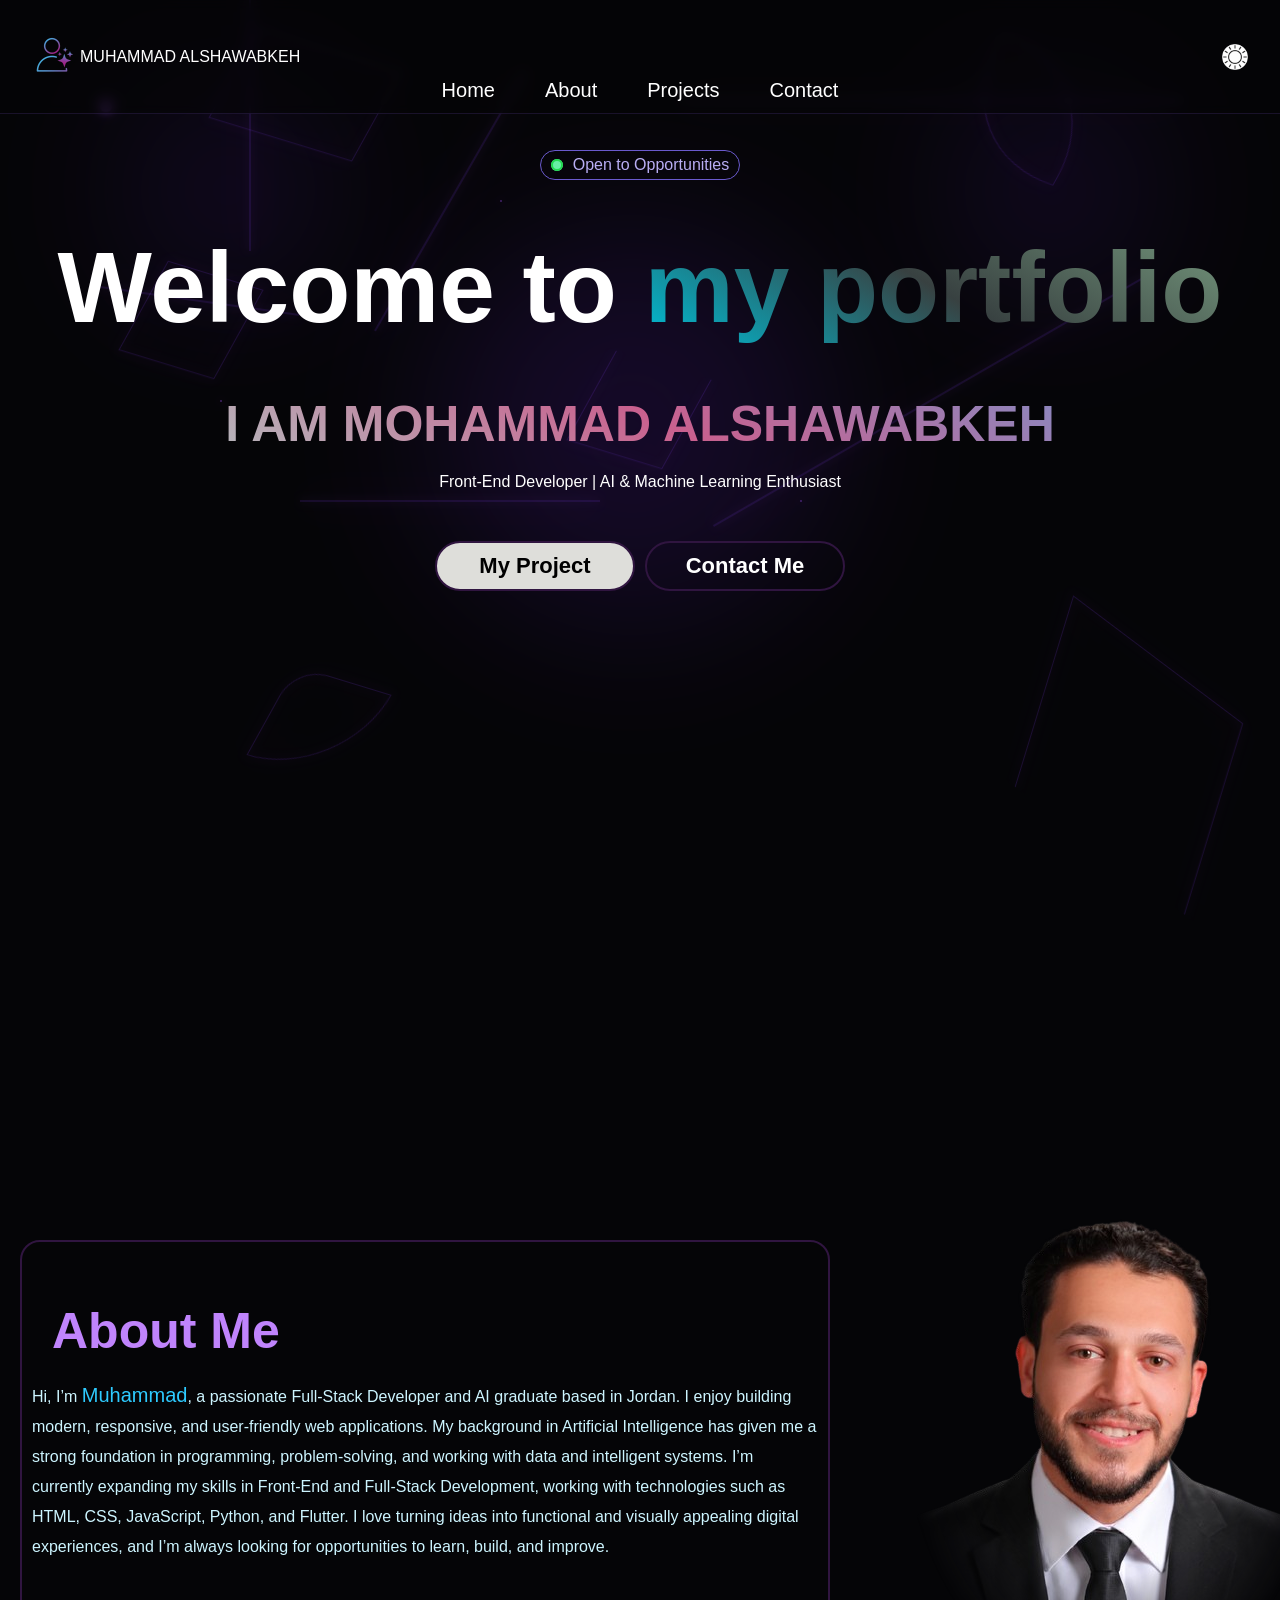
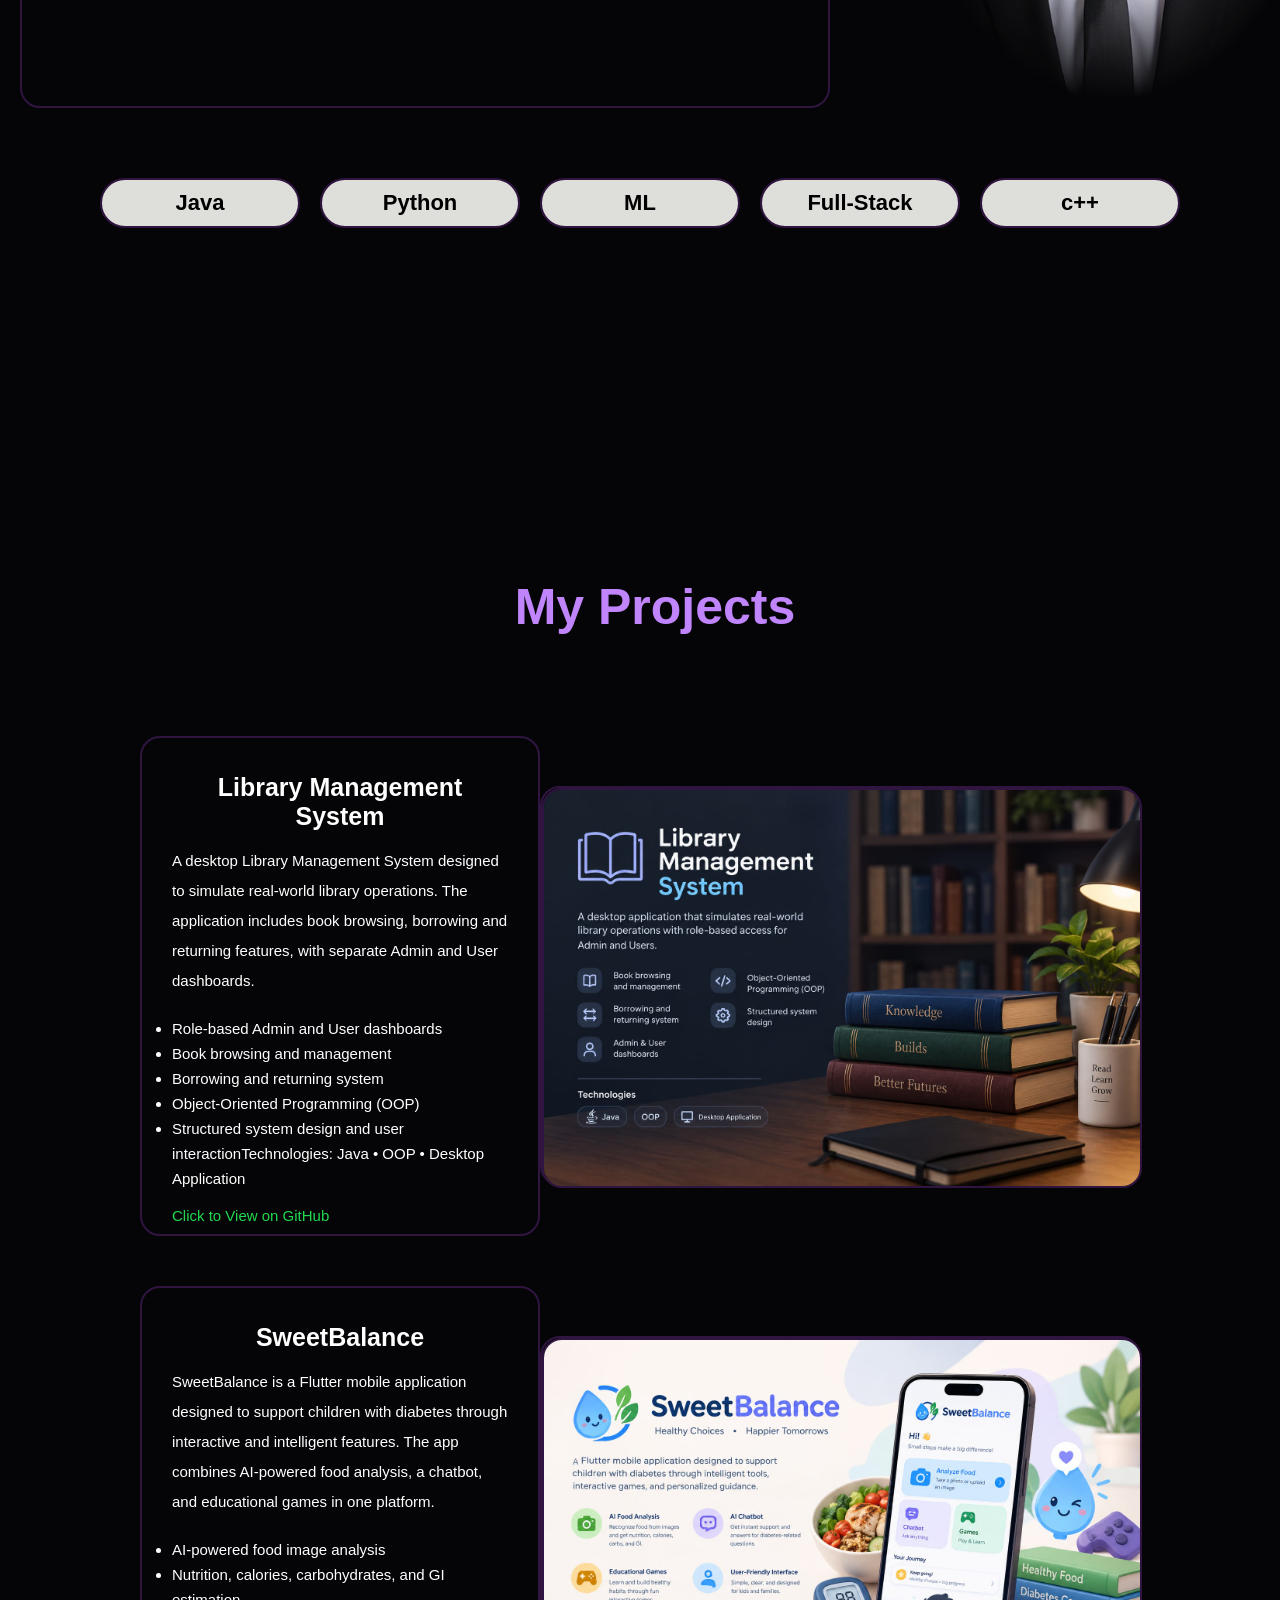
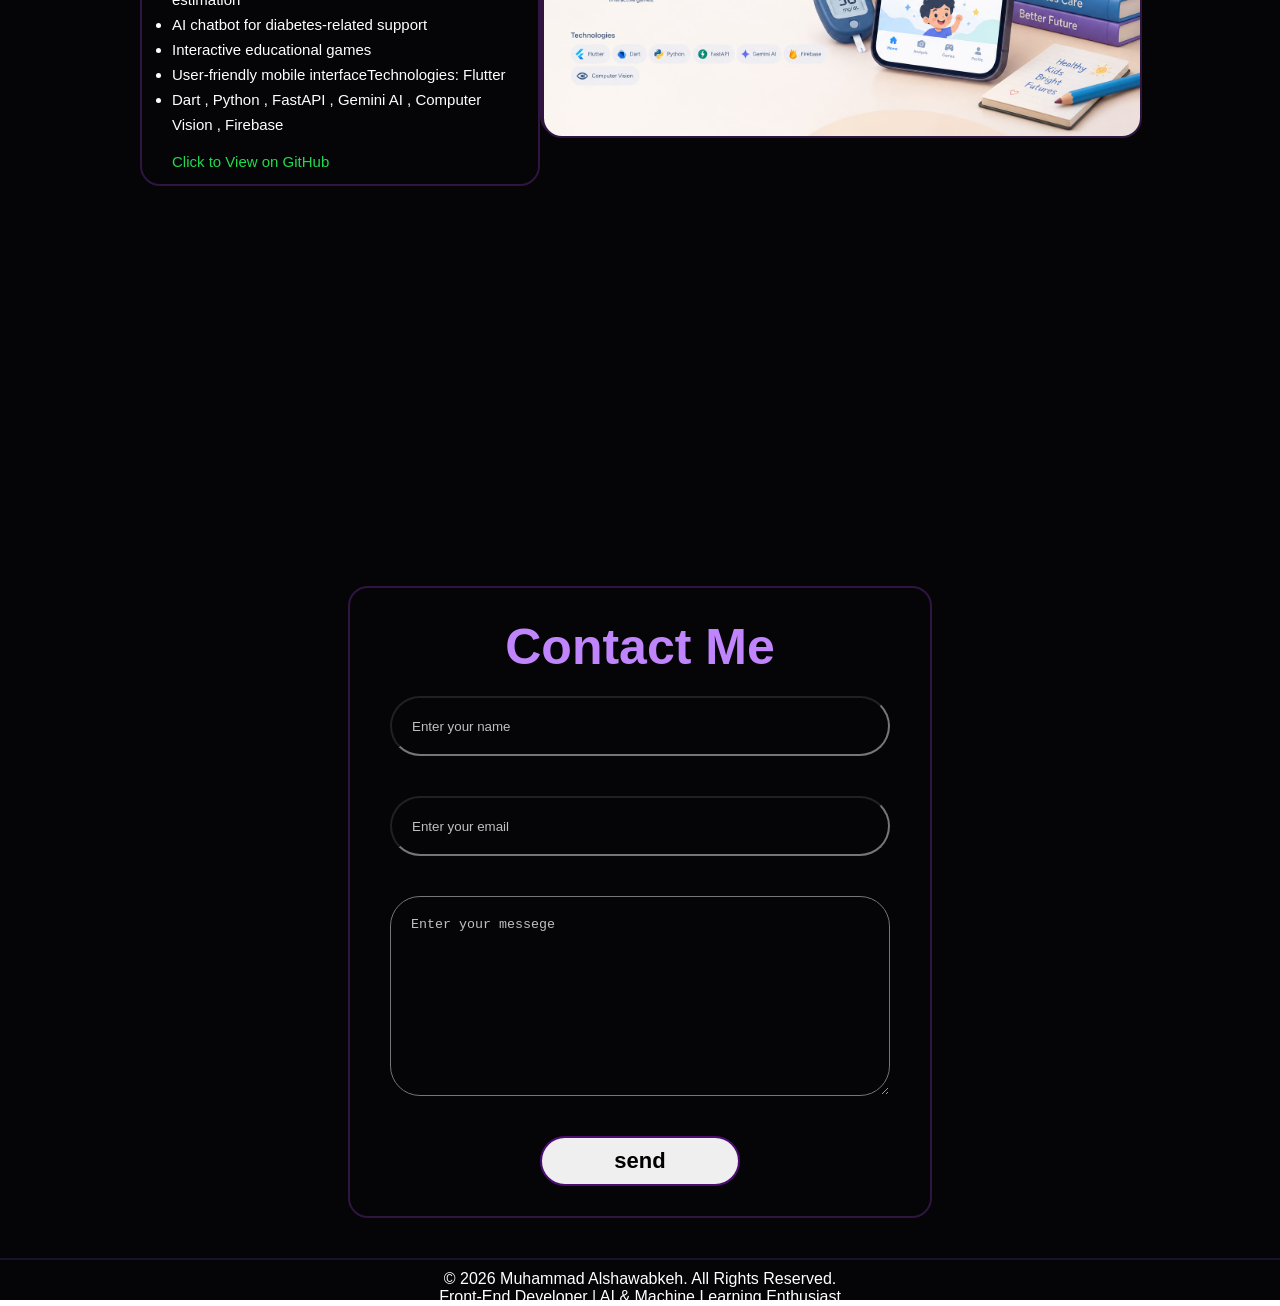
==== index.html @ 467bd086 "Initial commit" ====
<!DOCTYPE html>
<html lang="en">

<head>
    <meta charset="UTF-8">
    <meta name="viewport" content="width=device-width, initial-scale=1.0">
    <title>Document</title>
    <link rel="stylesheet" href="style.css">
</head>

<body>
    <div class="background">
        <div class="light light1"></div>
        <div class="light light2"></div>
        <div class="light light3"></div>

        <div class="shape shape1"></div>
        <div class="shape shape2"></div>
        <div class="shape shape3"></div>
        <div class="shape shape4"></div>
        <div class="shape shape5"></div>
        <div class="shape shape6"></div>

        <div class="dot dot1"></div>
        <div class="dot dot2"></div>
        <div class="dot dot3"></div>
        <div class="dot dot4"></div>
        <div class="dot dot5"></div>

        <div class="line line1"></div>
        <div class="line line2"></div>
        <div class="line line3"></div>
        <div class="line line4"></div>
        <div class="line line5"></div>
        <div class="line line6"></div>

    </div>

    <header>
        <div class="name">
            <img src="images/accicon.png" alt="">
            <p>MUHAMMAD ALSHAWABKEH</p>
        </div>
        <nav>
            <ul>
                <li><a href="#hero">Home</a></li>
                <li><a href="#about">About</a></li>
                <li><a href="#projects">Projects</a></li>
                <li><a href="#contact">Contact</a></li>
            </ul>
        </nav>

        <div class="mood">
            <img src="images/dark.png" alt="" class="imgMood">
            <img src="images/light.png" alt="" class="imgMood">
        </div>
    </header>
    <main>
        <section class="hero" id="hero">
            <div class="status">
                <div class="pulse"></div>
                <p class="statusP">Open to Opportunities</p>
            </div>
            <div class="heroAnemation">
                <h1>Welcome to <span>my portfolio</span></h1>
                <h2>I AM MOHAMMAD ALSHAWABKEH</h2>
                <p>Front-End Developer | AI & Machine Learning Enthusiast</p>
                <div class="heroBtns">
                    <a href="#projects" class="btn projectBtn">My Project</a>
                    <a href="#contact" class="btn contactBtn">Contact Me</a>
                </div>
            </div>
        </section>
        <section id="about" class="about">
            <div class="aboutCont">
                <article class="aboutMe">
                    <h2>About Me</h2>
                    <p>
                        Hi, I’m <span>Muhammad</span>, a passionate Full-Stack Developer and AI graduate based in
                        Jordan.

                        I enjoy building modern, responsive, and user-friendly web applications. My background in
                        Artificial
                        Intelligence has given me a strong foundation in programming, problem-solving, and working with
                        data
                        and
                        intelligent systems.

                        I’m currently expanding my skills in Front-End and Full-Stack Development, working with
                        technologies
                        such as HTML, CSS, JavaScript, Python, and Flutter.

                        I love turning ideas into functional and visually appealing digital experiences, and I’m always
                        looking
                        for opportunities to learn, build, and improve.</p>
                </article>
                <article class="myPhoto">
                    <img src="images/me.png" alt="">
                </article>
            </div>
            <article class="skills">
                <div class="skill">Java</div>
                <div class="skill">Python</div>
                <div class="skill">ML</div>
                <div class="skill">Full-Stack</div>
                <div class="skill">c++</div>
            </article>


        </section>

        <section class="project" id="projects">
            <h2>My Projects</h2>
            <article class="projectcards">
                <a href="https://github.com/muhammadzx/Library_System_In_Java" class="aproject">
                    <div class="card">
                        <h3 class="projectHead">Library Management System</h3>
                        <p class="projectDescription">
                            A desktop Library Management System designed to simulate real-world library operations. The
                            application includes book browsing, borrowing and returning features, with separate Admin
                            and User dashboards.
                        </p>
                        <ul class="projectFeatures">
                            <li>Role-based Admin and User dashboards</li>
                            <li>Book browsing and management</li>
                            <li>Borrowing and returning system</li>
                            <li>Object-Oriented Programming (OOP)</li>
                            <li>Structured system design and user interactionTechnologies: Java • OOP • Desktop
                                Application</li>
                        </ul>
                        <p class="githup">Click to View on GitHub</p>
                    </div>
                    <div class="imgProjecDiv"><img src="images/library.jpeg" alt="" class="projectimg"></div>
                </a>

                <a href="https://github.com/muhammadzx/SweetBalance" class="aproject">
                    <div class="card">
                        <h3 class="projectHead">SweetBalance</h3>
                        <p class="projectDescription">
                            SweetBalance is a Flutter mobile application designed to support children with diabetes
                            through interactive and intelligent features. The app combines AI-powered food analysis, a
                            chatbot, and educational games in one platform.
                        </p>
                        <ul class="projectFeatures">
                            <li>AI-powered food image analysis</li>
                            <li>Nutrition, calories, carbohydrates, and GI estimation</li>
                            <li>AI chatbot for diabetes-related support</li>
                            <li>Interactive educational games</li>
                            <li>User-friendly mobile interfaceTechnologies: Flutter</li>
                            <li>Dart , Python , FastAPI , Gemini AI , Computer Vision , Firebase</li>
                        </ul>
                        <p class="githup">Click to View on GitHub</p>
                    </div>
                    <div class="imgProjecDiv"><img src="images/sweetPalance.jpeg" alt="" class="projectimg"></div>
                </a>
            </article>
        </section>
        <section class="contact" id="contact">

            <article>
                <form action="">
                    <div class="form">
                        <h2>Contact Me</h2>

                        <input type="text" placeholder="Enter your name">
                        <input type="email" placeholder="Enter your email">
                        <textarea name="" id="" placeholder="Enter your messege"></textarea>
                        <button type="submit" class="btn">send</button>
                    </div>
                </form>
            </article>
        </section>
    </main>
    <footer>
        <p>© 2026 Muhammad Alshawabkeh. All Rights Reserved.</p>
        <p>Front-End Developer | AI & Machine Learning Enthusiast</p>
    </footer>
</body>

</html>
---- style.css ----
:root {
    /* ===================== Colors ===================== */

    --main-text-color: #ffff;
    --dark-text-color: #000000;
    --page-background-color: #050507;
    --background-light-color: #5b21b6;
    --primary-glow-color: #a855f7;
    --section-heading-color: #c084fc;
    --decorative-border-color: rgba(124, 58, 237, 0.35);
    --header-border-color: rgba(139, 92, 246, 0.15);
    --content-border-color: rgb(48, 21, 64);
    --button-border-color: rgb(78, 13, 116);
    --navigation-border-color: rgb(48, 49, 87);
    --primary-cyan-color: #00bcd4;
    --light-cyan-color: #cdf5ff;
    --cyan-highlight-color: hsl(195, 100%, 59%);
    --status-active-color: #67eea4;
    --status-border-color: #21d94f;

    --light-button-color: rgb(222, 222, 218);
    --dark-hover-background-color: #384141;
    --secondary-text-color: #777383;

    --status-text-color: #b9aef4;
    --hero-green-gradient-color: #74967c;
    --hero-gray-gradient-color: #b4bcbe;
    --hero-pink-gradient-color: #c9608e;
    --hero-blue-gradient-color: #7f8fc8;

    --transparent-input-background-color: rgba(255, 255, 255, 0);
    --input-placeholder-color: #ffffffbe;
    --navigation-gradient-color: #6a5acd;
    --header-transparent-shadow-color: rgba(63, 44, 81, 0.5);

    /* ===================== Spacing ===================== */

    --border-spacing: 1px;
    --strong-border-spacing: 2px;
    --tight-content-spacing: 5px;
    --small-content-spacing: 10px;
    --icon-content-spacing: 12px;
    --content-spacing: 20px;
    --container-spacing: 30px;
    --section-content-spacing: 50px;
    --columns-spacing: 70px;
    --large-content-spacing: 100px;
    --about-content-spacing: 120px;
    --hero-content-spacing: 150px;
    --section-offset-spacing: 200px;
    --line-offset-spacing: 300px;
    --contact-offset-spacing: 400px;

    /* ===================== Sizes ===================== */
    --button-width: 200px;
    --light-large-size: 400px;
    --content-width: 500px;
    --project-width: 600px;
    --profile-image-width: 360px;
    /* ===================== Effects ===================== */
    --purple-glow-shadow:
        0 0 30px var(--primary-glow-color),
        0 0 18px rgba(168, 85, 247, 0.5);

    --small-purple-glow-shadow:
        0 0 8px var(--primary-glow-color),
        0 0 18px rgba(168, 85, 247, 0.5);

    --mood-glow-shadow:
        0 0 30px var(#563d6b),
        0 0 12px rgba(85, 44, 123, 0.5);

    --header-text-glow:
        0 0 15px var(#65378b),
        0 0 5px var(#8484f0),
        0 0 15px var(--header-transparent-shadow-color);
}


* {
    box-sizing: border-box;
    margin: 0;
    padding: 0;
    text-decoration: none;
    scroll-behavior: smooth;
    color: var(--main-text-color);

}

body {
    font-family: Arial, sans-serif;

}

main,
header {
    position: relative;

}

section {
    height: auto;
    animation: reveal 0.2s linear both;
    animation-timeline: view();
    animation-range: entry 0% cover 50%;
}

.background {
    position: fixed;
    width: 100%;
    height: 500vh;
    background-color: var(--page-background-color);
    inset: 0;
    overflow: hidden;
    z-index: -1;
}

.light {
    position: absolute;
    border-radius: 50%;
    filter: blur(80px);
    opacity: 0.18;
    animation: lightcycle 7s infinite alternate-reverse;

}

.light1 {
    width: var(--light-large-size);
    height: var(--light-large-size);
    background-color: var(--background-light-color);
    top: 5%;
    right: 35%;

}

.light2 {
    width: var(--button-width);
    height: var(--button-width);
    background-color: var(--background-light-color);
    top: 2%;
    left: 10%;
    animation-delay: 3s
}

.light3 {
    width: var(--button-width);
    height: var(--button-width);
    background-color: var(--background-light-color);
    top: 2%;
    right: 10%;
    animation-delay: 5s
}

.shape {
    opacity: 0.5;
    position: absolute;
    border: var(--border-spacing) solid var(--decorative-border-color);
    animation: shape 12s infinite alternate;
    filter: drop-shadow(0 0 5px var(--primary-glow-color)) drop-shadow(0 0 20px var(--primary-glow-color));

}

.shape1 {
    width: 100px;
    height: 100px;
    transform: rotate(17deg) skewX(-12deg);
    top: 15%;
    left: 21%;
    border-radius: 500px 0 1500px 0;

}

.shape2 {
    width: 120px;
    height: 130px;
    transform: rotate(17deg) skewX(-12deg);
    top: 1%;
    right: 15%;
    border-radius: 0 500px 0 500px;
    animation-delay: -2s;
}

.shape3 {
    width: 150px;
    height: 100px;
    transform: rotate(17deg) skewX(-12deg);
    top: 1%;
    left: 18%;
    animation-delay: -9s;
}

.shape4 {
    width: var(--button-width);
    height: var(--button-width);
    transform: rotate(17deg) skewY(20deg);
    border-bottom: 0;
    bottom: 81%;
    right: 4%;
    animation-delay: -5s;
}

.shape5 {
    width: 100px;
    height: 100px;
    transform: rotate(17deg) skewX(-12deg);
    top: 6%;
    left: 11%;
    animation-delay: -7s;


}

.shape6 {
    width: 100px;
    height: 100px;
    transform: rotate(17deg) skewX(-12deg);
    top: 8%;
    left: 46%;
    border-top: 0;
    animation-delay: -6s;
}

.line {
    opacity: 0.4;
    position: absolute;
    border: var(--border-spacing) solid var(--decorative-border-color);
    filter: drop-shadow(0 0 5px var(--primary-glow-color)) drop-shadow(0 0 20px var(--primary-glow-color));
    animation: lines 10s infinite alternate;
}

.line1 {
    width: var(--line-offset-spacing);
    height: var(--border-spacing);
    top: var(--button-width);
    left: var(--line-offset-spacing);
    transform: rotate(-60deg);

}

.line2 {
    width: var(--line-offset-spacing);
    height: var(--border-spacing);
    top: var(--content-width);
    left: var(--line-offset-spacing);
    animation-delay: -4s;
}

.line3 {
    width: var(--button-width);
    height: var(--border-spacing);
    top: var(--line-offset-spacing);
    left: 100px;
    transform: rotate(8deg);
    animation-delay: -6s;
}

.line4 {
    width: var(--light-large-size);
    height: var(--border-spacing);
    top: var(--section-content-spacing);
    left: var(--section-content-spacing);
    transform: rotate(90deg);
    animation-delay: -8s;
}

.line5 {
    width: var(--content-width);
    height: var(--border-spacing);
    top: var(--light-large-size);
    right: 100px;
    transform: rotate(150deg);
    animation-delay: -10s;
}

.line6 {
    width: var(--content-width);
    height: var(--border-spacing);
    top: 100px;
    right: 100px;
    animation-delay: -11;
}

.dot {
    opacity: 0.4;
    border-radius: 50%;
    position: absolute;
    border: var(--border-spacing) solid var(--decorative-border-color);
    background: var(--primary-glow-color);
    box-shadow: var(--small-purple-glow-shadow);
    animation: dots 10s infinite alternate;
}

.dot1 {
    width: 12px;
    height: 12px;
    top: 100px;
    left: 100px;
}

.dot2 {
    width: var(--small-dot-size);
    height: var(--small-dot-size);
    top: 100px;
    right: 100px;
    animation-delay: -2s;
}

.dot3 {
    width: var(--medium-dot-size);
    height: var(--medium-dot-size);
    top: var(--light-large-size);
    left: 220px;
    animation-delay: -4s;
}

.dot4 {
    width: var(--large-dot-size);
    height: var(--large-dot-size);
    top: var(--button-width);
    left: var(--content-width);
    animation-delay: -6s;
}

.dot5 {
    width: var(--size-10);
    height: var(--size-10);
    top: var(--content-width);
    left: 800px;
    animation-delay: -8s;
}

/* ================header================= */

header {
    position: fixed;
    top: 0;
    left: 0;
    right: 0;
    min-width: 450px;
    display: flex;
    justify-content: space-between;
    align-items: center;
    padding: var(--container-spacing);
    background: rgba(5, 5, 7, 0.65);
    backdrop-filter: blur(6px);
    border-bottom: var(--border-spacing) solid var(--header-border-color);
    z-index: 100;
    color: var(--main-text-color);
}

.name {
    display: flex;
    align-items: center;
}

header p {
    text-shadow: var(--header-text-glow);

}

nav {
    position: absolute;
    left: 50%;
    transform: translateX(-50%);
    bottom: var(--border-spacing);
    padding-bottom: var(--small-content-spacing);

}

nav ul {
    display: flex;
    justify-content: space-between;
    align-items: center;
    gap: var(--section-content-spacing);

}

nav ul li {

    list-style: none;
    font-size: 20px;
    text-shadow: var(--header-text-glow);


}

nav ul li a:hover {
    border-radius: 25px;
    padding: var(--small-content-spacing);
    border-bottom: var(--border-spacing) solid var(--navigation-border-color);
    background: linear-gradient(35deg, var(--navigation-gradient-color), var(--primary-cyan-color));
    -webkit-background-clip: text;
    -webkit-text-fill-color: transparent;
    transition: 0.3s;
}

.mood {
    position: relative;
    width: 30px;
    height: 30px;

}

.imgMood {
    position: absolute;
    width: 100%;
    height: 100%;
    box-shadow: var(--mood-glow-shadow);
    border-radius: 50%;
}


.hero {
    width: 100%;
    height: 100vh;
    padding: var(--hero-content-spacing) var(--container-spacing) 0 var(--container-spacing);

    display: flex;
    flex-direction: column;
    align-items: center;
    text-align: center;

}

.status {
    display: flex;
    width: var(--button-width);
    height: 30px;
    border: var(--border-spacing) solid var(--navigation-gradient-color);
    border-radius: 25px;
    justify-content: center;
    align-items: center;
    gap: var(--small-content-spacing);

}

.pulse {
    width: 12px;
    height: 12px;
    border-radius: 50%;
    background-color: var(--status-active-color);
    animation: pulse 1s infinite;
    position: relative;
    animation: pulse 1s infinite linear;
}

.pulse::after {
    content: "";
    position: absolute;
    inset: 0;
    border-radius: 50%;
    border: var(--strong-border-spacing) solid var(--status-border-color);
    animation: ripple 1s infinite linear;
}

.statusP {
    color: var(--status-text-color);
}

.hero h1 {
    margin-top: var(--section-content-spacing);
    font-size: 100px;
}

.hero h1 span {
    background: linear-gradient(30deg, var(--primary-cyan-color), var(--dark-hover-background-color), var(--hero-green-gradient-color));
    -webkit-background-clip: text;
    -webkit-text-fill-color: transparent;
}

.hero h2 {
    font-size: 50px;
    padding: var(--section-content-spacing) 0 var(--content-spacing) 0;
    background: linear-gradient(30deg, var(--hero-gray-gradient-color), var(--hero-pink-gradient-color), var(--hero-blue-gradient-color));
    -webkit-background-clip: text;
    -webkit-text-fill-color: transparent;
}

.hero>p {
    color: var(--secondary-text-color);
    padding-bottom: var(--section-content-spacing);
}

.heroBtns {
    width: var(--content-width);
    display: flex;
    justify-content: center;
    align-items: center;
    gap: var(--small-content-spacing);
    margin-top: var(--container-spacing);
    flex-wrap: wrap;
}

.btn {
    width: var(--button-width);
    height: 50px;
    font-size: 22px;
    padding: var(--small-content-spacing) 0;
    border-radius: 50px;
    font-weight: bold;
    border: var(--strong-border-spacing) solid var(--content-border-color);
    text-align: center;
    align-content: center;

}

.projectBtn {
    color: var(--dark-text-color);
    background-color: var(--light-button-color);
}

.contactBtn:hover {
    background-color: var(--dark-hover-background-color);
    transform: translateY(-10px);
    transition: 0.3s;


}

.projectBtn:hover {
    box-shadow: var(--purple-glow-shadow);
    transform: translateY(-10px);
    transition: 0.3s;

}

.heroAnemation {
    display: flex;
    max-width: 1500px;
    flex-direction: column;
    align-items: center;
    animation: upAnimation 1.5s ease-in-out;
}

/* =====================about===================== */

.about {
    margin-top: var(--section-offset-spacing);
}

.aboutCont {

    display: flex;
    justify-content: center;
    gap: 70px;
    padding: var(--content-spacing) var(--content-spacing);
    height: auto;

}



.heroAnemation p {
    padding-bottom: var(--content-spacing);
}

.aboutMe {
    margin-top: var(--about-content-spacing);
    padding-top: var(--small-content-spacing);
    width: auto;
    border: var(--strong-border-spacing) solid var(--content-border-color);
    height: auto;
    border-radius: 20px;


}

.aboutMe>h2,
.project h2,
.contact h2 {

    font-size: 50px;
    color: var(--section-heading-color);
    margin: var(--section-content-spacing) 0 var(--content-spacing) var(--container-spacing);

}

.aboutMe p {
    line-height: 30px;
    padding: 0 var(--small-content-spacing);
    color: var(--light-cyan-color);
}

.aboutMe p span {
    font-size: 20px;
    color: var(--cyan-highlight-color);

}

.myPhoto {
    max-width: var(--profile-image-width);
}

.myPhoto img {

    height: auto;
    mask-image: radial-gradient(ellipse,
            black 40%,
            transparent 90%);


    -webkit-mask-image: radial-gradient(ellipse,
            black 40%,
            transparent 70%);
}

.myPhoto :hover {
    transform: scale(1.1);
    transition: 0.7s;


}

.skills {
    width: 100%;
    height: auto;
    margin-top: var(--section-content-spacing);
    display: flex;
    justify-content: center;
    gap: var(--content-spacing);
    flex-wrap: wrap;
    margin-bottom: var(--large-content-spacing);
}

.skill {
    width: var(--button-width);
    height: 50px;
    font-size: 22px;
    padding: var(--small-content-spacing) 0;
    border-radius: 50px;
    font-weight: bold;
    border: var(--strong-border-spacing) solid var(--content-border-color);
    text-align: center;
    align-content: center;
    color: var(--dark-text-color);
    background-color: var(--light-button-color);
}

.skill:hover {
    box-shadow: var(--purple-glow-shadow);
    transform: translateY(-10px);
    transition: 0.3s;


}

.project {
    margin-top: var(--section-offset-spacing);
    padding-top: var(--large-content-spacing);
    text-align: center;
}

.projectcards {
    margin-top: var(--large-content-spacing);
    width: 100%;
    height: auto;
    display: flex;
    flex-wrap: wrap;
    gap: var(--section-content-spacing);
    justify-content: center;


}

.card {
    display: flex;
    padding: var(--container-spacing);
    max-width: var(--light-large-size);
    height: var(--content-width);
    border: var(--strong-border-spacing) solid var(--content-border-color);
    border-radius: 20px;
    flex-direction: column;

}


.card:hover,
.imgProjecDiv:hover {
    box-shadow: var(--purple-glow-shadow);
    transform: translateY(-50px);
    transition: 0.3s;


}

.card h3 {
    padding: var(--tight-content-spacing) 0;
    text-align: center;
    font-size: 25px;

}

.card p {
    font-size: 15px;
    padding: var(--small-content-spacing) 0 var(--content-spacing) 0;
    text-align: center;
    line-height: 30px;
    text-align: left;
}

.card ul li {
    font-size: 15px;
    text-align: left;
    line-height: 25px;
}

.projectimg {
    width: var(--project-width);
    height: var(--light-large-size);
    border-radius: 20px;
    border: var(--strong-border-spacing) solid var(--content-border-color);
}

.imgProjecDiv {
    width: var(--project-width);
    height: var(--light-large-size);
    margin-top: var(--section-content-spacing);
    border: var(--strong-border-spacing) solid var(--content-border-color);
    border-radius: 20px;
}

.aproject {
    display: flex;

}

.githup {
    margin-bottom: var(--icon-content-spacing);
    color: var(--status-border-color);
}

/* ========================contact====================== */

.contact {
    margin-top: var(--contact-offset-spacing);
    display: flex;
    flex-direction: column;
    align-items: center;
    text-align: center;
    align-content: center;

}

.contact h2 {
    margin: 0;
}

.form {
    padding: var(--container-spacing);
    display: flex;
    flex-direction: column;
    justify-content: center;
    align-items: center;
    text-align: center;
    border: var(--strong-border-spacing) solid var(--content-border-color);
    height: auto;
    border-radius: 20px;
}


.form input {
    height: 60px;
    width: var(--content-width);
    margin: var(--content-spacing) var(--small-content-spacing);
    background-color: var(--transparent-input-background-color);
    border-radius: 30px;
}

.form textarea {
    height: var(--button-width);
    width: var(--content-width);
    margin: var(--content-spacing) var(--small-content-spacing);
    background-color: var(--transparent-input-background-color);
    border-radius: 30px;
}

.form input::placeholder {
    padding: var(--content-spacing);
    color: var(--input-placeholder-color);
}

.form textarea::placeholder {
    padding: var(--content-spacing);
    color: var(--input-placeholder-color);
}

.form button {
    margin-top: var(--content-spacing);
    border: var(--strong-border-spacing) solid var(--button-border-color);
    color: var(--dark-text-color);

}

.form input:focus {
    box-shadow: var(--purple-glow-shadow);
    transition:0.5s;
}

.form textarea:focus {
    box-shadow: var(--purple-glow-shadow);
    transition:0.5s;
}

.form button:hover {
    box-shadow: var(--purple-glow-shadow);
    transform: translateY(-10px);
    transition: 0.3s;
}


/* =================================footer================================== */

footer {
    margin-top: 40px;
    display: flex;
    flex-direction: column;
    justify-content: center;
    align-items: center;
    padding-top: var(--small-content-spacing);
    border-top: var(--strong-border-spacing) solid var(--header-border-color);
}



@keyframes lightcycle {
    to {
        transform: translate(50px, 50px);
    }
}

@keyframes shape {

    0% {
        opacity: 0.25;
        transform: translate(0, 0) rotate(15deg);
    }

    100% {
        opacity: 0.6;
        transform: translate(-65px, 47px) rotate(20deg);
    }
}

@keyframes lines {

    0% {
        opacity: 0.25;
        transform: translate(0, 0) rotate(20deg);
    }

    100% {
        opacity: 0.7;
        transform: translate(52px, 40px) rotate(16deg);
    }
}


@keyframes dots {

    0% {
        opacity: 0.25;
        transform: translate(0, 0);
    }

    100% {
        opacity: 0.7;
        transform: translate(10px, 50px);
    }
}

@keyframes pulse {
    0% {
        transform: scale(1);
    }

    50% {
        transform: scale(1.3);
    }

    100% {
        transform: scale(1);
    }
}

@keyframes ripple {
    0% {
        transform: scale(1);
        opacity: 0.8;
    }

    100% {
        transform: scale(2);
        opacity: 0;
    }
}



@keyframes reveal {
    from {
        opacity: 0;
        transform: translateY(-100px);
    }

    to {
        opacity: 1;
        transform: translateY(0);
    }
}

@keyframes upAnimation {
    from {
        opacity: 0;
        transform: translateY(-100px);
    }

    to {
        opacity: 1;
        transform: translateY(0);
    }
}


/* ===================== Mobile ===================== */

@media (max-width: 767px) {

    header {
        min-width: 0;
        padding: 15px;
        flex-wrap: wrap;
    }

    nav {
        position: static;
        transform: none;
        
        
    }

    nav ul {
        gap: 20px;
        justify-content: center;
        
    }

    nav ul li {
        font-size: 16px;
    }

    .hero {
        height: auto;
        min-height: 100vh;
        padding: 150px 20px 0 20px;
    }

    .status {
        width: 180px;
    }

    .hero h1 {
        font-size: 45px;
        margin-top: 30px;
    }

    .hero h2 {
        font-size: 28px;
        padding: 30px 0 20px 0;
    }

    .hero > p {
        padding-bottom: 30px;
    }

    .heroBtns {
        width: 100%;
        gap: 10px;
        margin-top: 20px;
    }

    .btn {
        width: 180px;
    }

    .about {
        margin-top: 100px;
    }

    .aboutCont {
        flex-direction: column;
        align-items: center;
        gap: 30px;
        padding: 20px;
    }

    .aboutMe {
        margin-top: 30px;
        width: 100%;
    }

    .aboutMe > h2,
    .project h2,
    .contact h2 {
        font-size: 35px;
        margin: 30px 0 20px 20px;
    }

    .aboutMe p {
        line-height: 25px;
    }

    .myPhoto {
        max-width: 280px;
    }

    .skills {
        gap: 10px;
        margin-bottom: 50px;
    }

    .skill {
        width: 180px;
    }

    .project {
        margin-top: 100px;
        padding-top: 50px;
    }

    .projectcards {
        margin-top: 50px;
        gap: 30px;
    }

    .card {
        width: 100%;
        max-width: 400px;
        height: auto;
        padding: 20px;
    }

    .projectimg,
    .imgProjecDiv {
        width: 100%;
        max-width: 600px;
        height: 300px;
    }

    .imgProjecDiv {
        margin-top: 30px;
    }

    .contact {
        margin-top: 150px;
    }

    .form {
        width: 100%;
        padding: 20px;
    }

    .form input,
    .form textarea {
        width: 100%;
        margin: 15px 5px;
    }

}
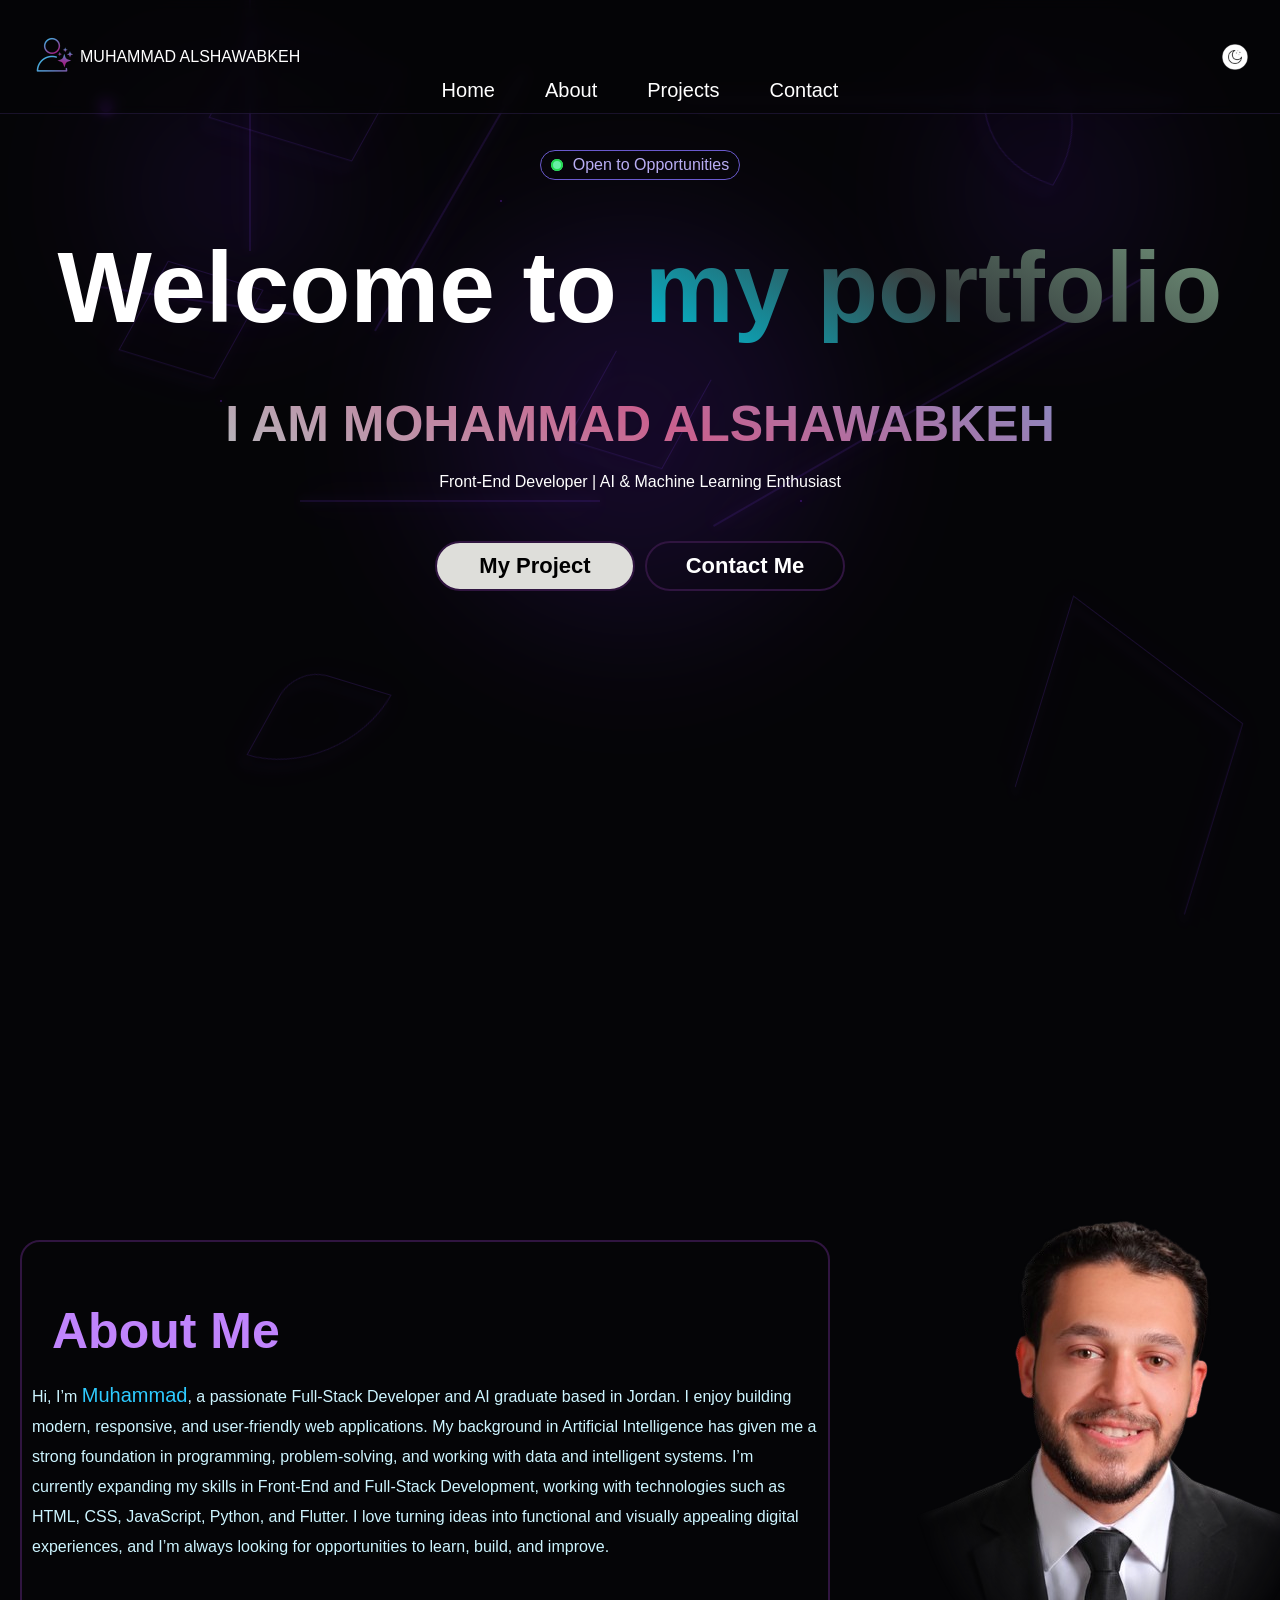
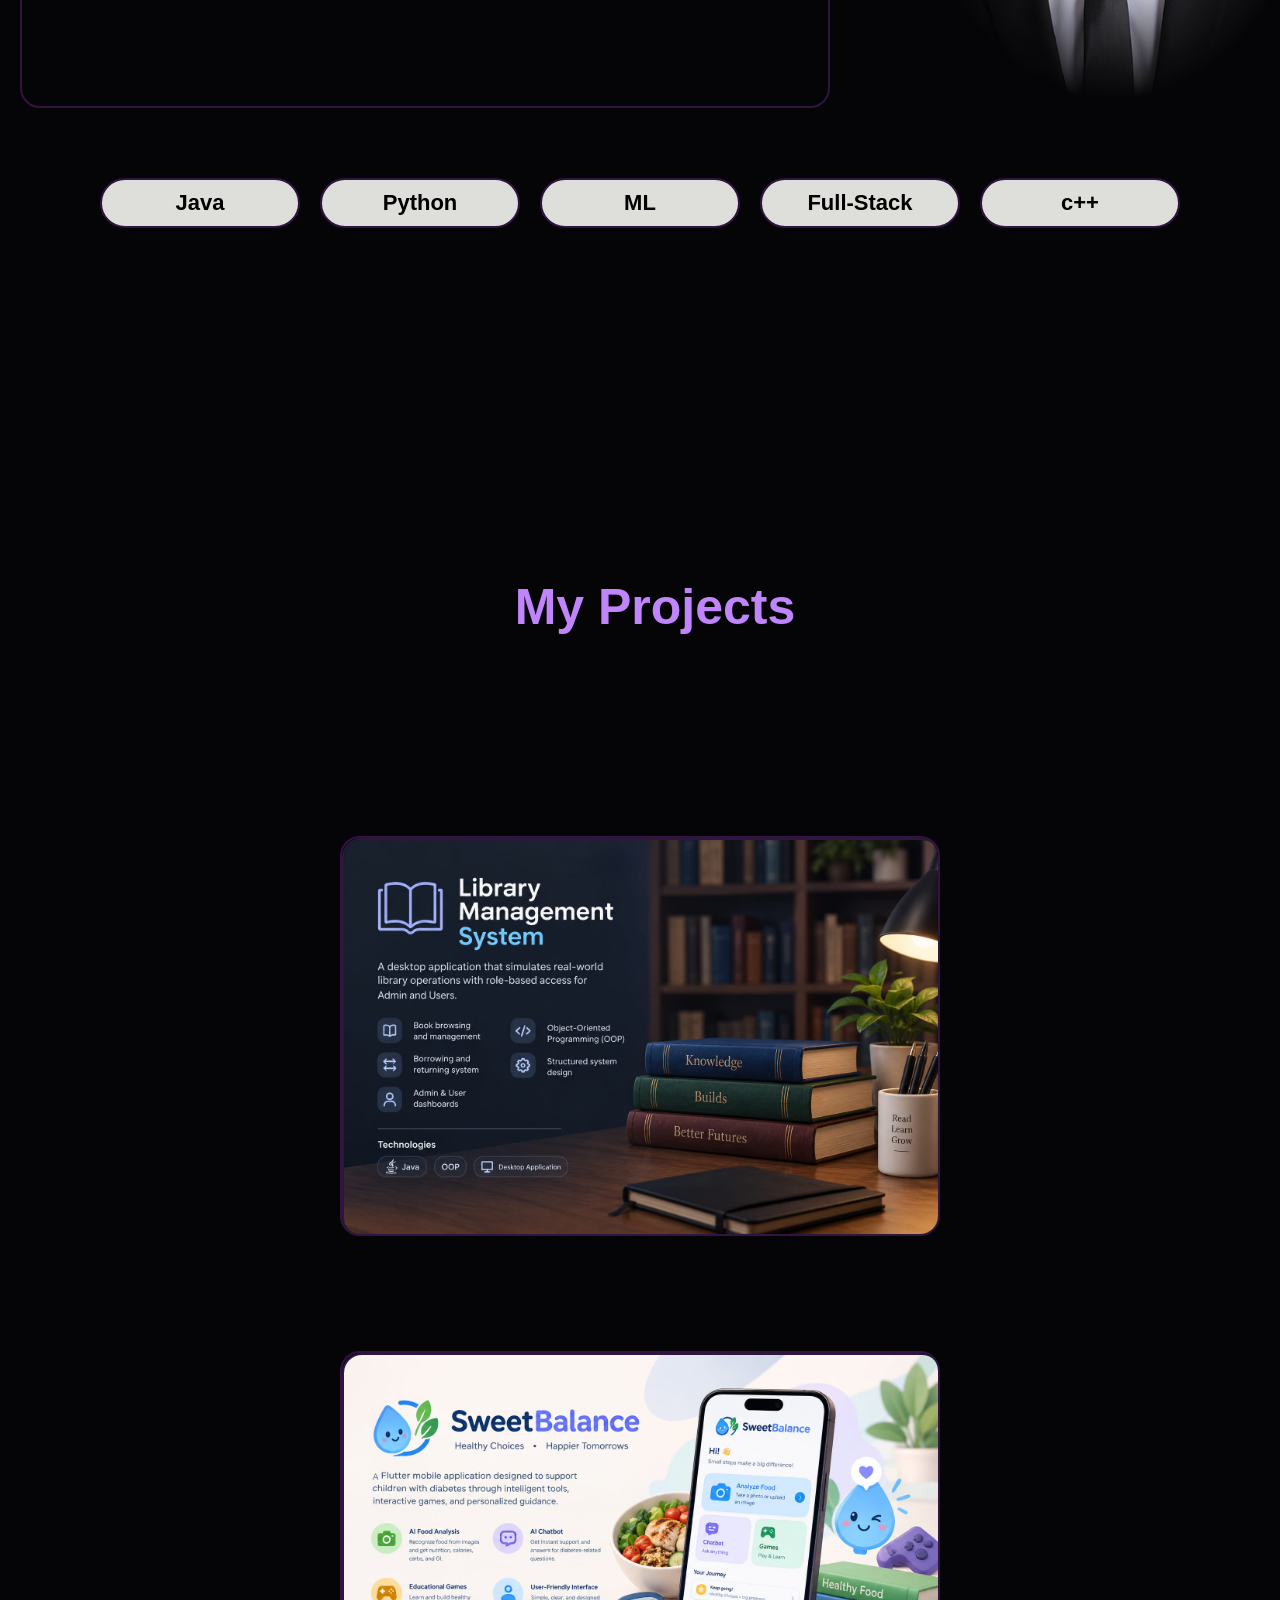
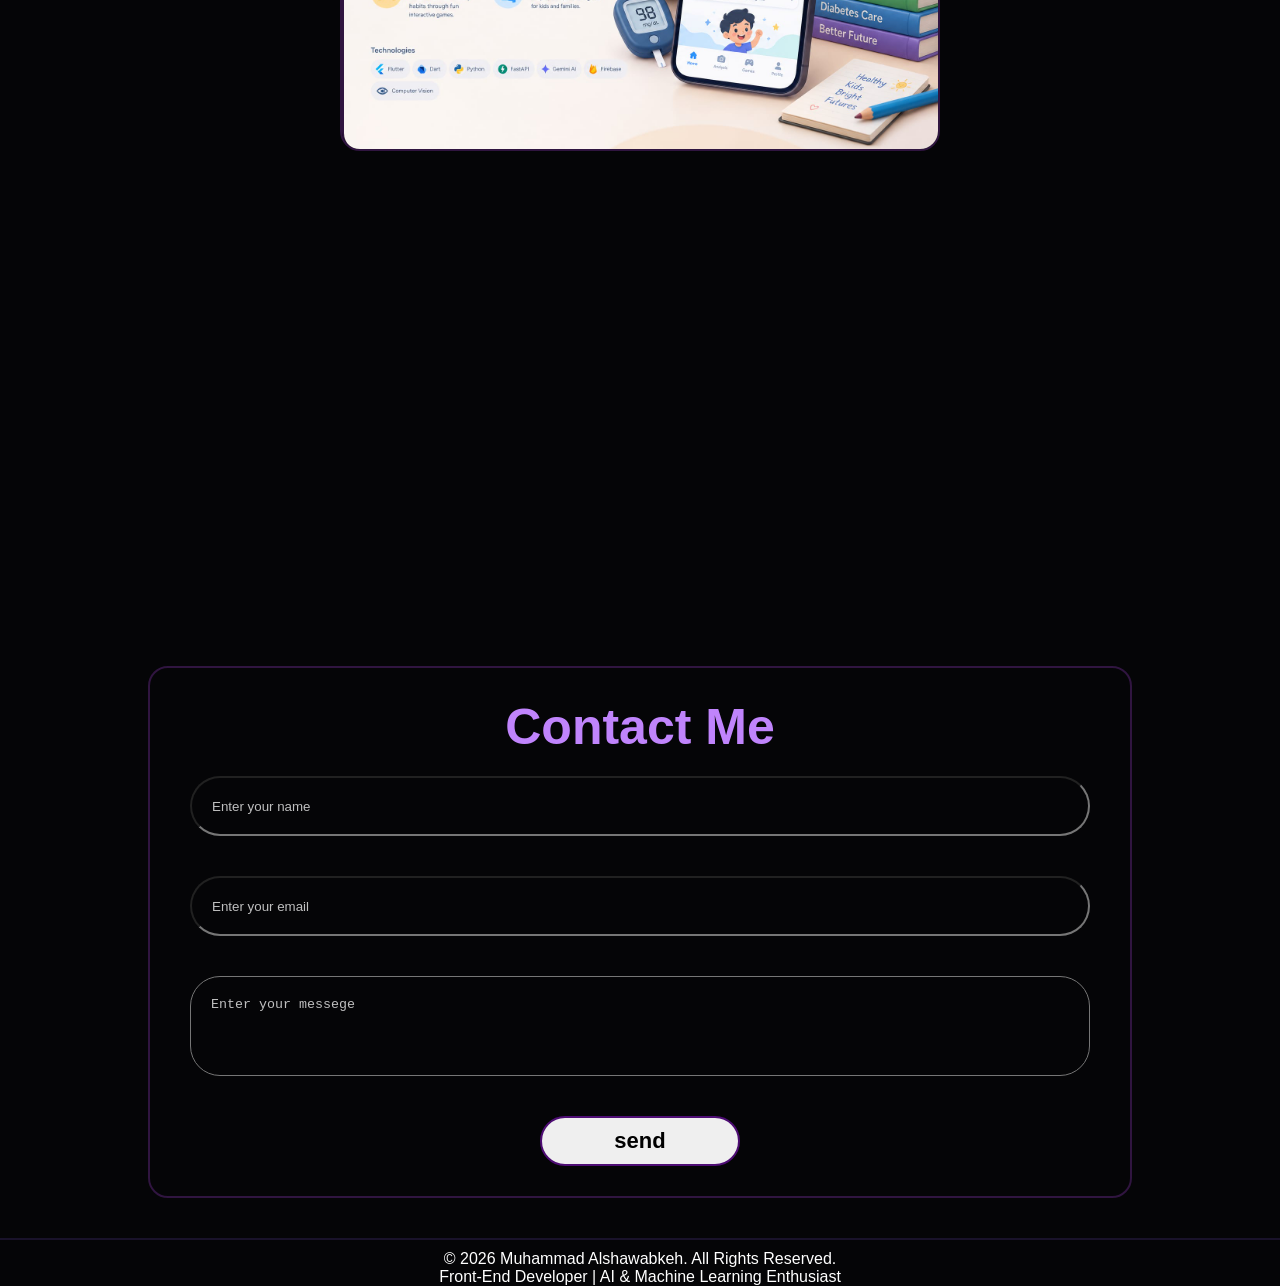
==== commit aed9d812: "Update index.html and style.css" ====
--- a/index.html
+++ b/index.html
@@ -6,6 +6,7 @@
     <meta name="viewport" content="width=device-width, initial-scale=1.0">
     <title>Document</title>
     <link rel="stylesheet" href="style.css">
+
 </head>
 
 <body>
@@ -51,9 +52,13 @@
         </nav>
 
         <div class="mood">
-            <img src="images/dark.png" alt="" class="imgMood">
-            <img src="images/light.png" alt="" class="imgMood">
-        </div>
+    <input type="checkbox" id="themeToggle">
+
+    <label for="themeToggle">
+        <img src="images/dark.png" alt="Dark Mode" class="imgMood darkIcon">
+        <img src="images/light.png" alt="Light Mode" class="imgMood lightIcon">
+    </label>
+</div>
     </header>
     <main>
         <section class="hero" id="hero">
@@ -111,48 +116,57 @@
 
         <section class="project" id="projects">
             <h2>My Projects</h2>
+            
             <article class="projectcards">
-                <a href="https://github.com/muhammadzx/Library_System_In_Java" class="aproject">
+                <div class="gitlink ">
+                <a href="https://github.com/muhammadzx/Library_System_In_Java" class="aproject" target="_blank">
                     <div class="card">
                         <h3 class="projectHead">Library Management System</h3>
                         <p class="projectDescription">
-                            A desktop Library Management System designed to simulate real-world library operations. The
-                            application includes book browsing, borrowing and returning features, with separate Admin
+                            A desktop library system for browsing, borrowing, and returning books, with separate Admin
                             and User dashboards.
                         </p>
                         <ul class="projectFeatures">
-                            <li>Role-based Admin and User dashboards</li>
-                            <li>Book browsing and management</li>
-                            <li>Borrowing and returning system</li>
+                            <li>Admin and User dashboards</li>
+                            <li>Book management</li>
+                            <li>Borrowing and returning</li>
                             <li>Object-Oriented Programming (OOP)</li>
-                            <li>Structured system design and user interactionTechnologies: Java • OOP • Desktop
-                                Application</li>
+                            <li>Java • OOP • Desktop Application</li>
                         </ul>
+
                         <p class="githup">Click to View on GitHub</p>
                     </div>
                     <div class="imgProjecDiv"><img src="images/library.jpeg" alt="" class="projectimg"></div>
+                    
                 </a>
+               </div>
+               <a href="https://github.com/muhammadzx/Library_System_In_Java"><p class="githup gogit">Click to View on GitHub</p></a>
 
-                <a href="https://github.com/muhammadzx/SweetBalance" class="aproject">
+               <div class="gitlink ">
+
+                <a href="https://github.com/muhammadzx/SweetBalance" class="aproject " target="_blank">
                     <div class="card">
                         <h3 class="projectHead">SweetBalance</h3>
-                        <p class="projectDescription">
-                            SweetBalance is a Flutter mobile application designed to support children with diabetes
-                            through interactive and intelligent features. The app combines AI-powered food analysis, a
-                            chatbot, and educational games in one platform.
-                        </p>
-                        <ul class="projectFeatures">
-                            <li>AI-powered food image analysis</li>
-                            <li>Nutrition, calories, carbohydrates, and GI estimation</li>
-                            <li>AI chatbot for diabetes-related support</li>
-                            <li>Interactive educational games</li>
-                            <li>User-friendly mobile interfaceTechnologies: Flutter</li>
-                            <li>Dart , Python , FastAPI , Gemini AI , Computer Vision , Firebase</li>
-                        </ul>
+
+<p class="projectDescription">
+    A Flutter app supporting children with diabetes through AI-powered food analysis,
+    an AI chatbot, and interactive educational games.
+</p>
+
+<ul class="projectFeatures">
+    <li>AI food image analysis</li>
+    <li>Nutrition, calories & GI estimation</li>
+    <li>AI diabetes support chatbot</li>
+    <li>Interactive educational games</li>
+    <li>Flutter • Dart • Python • FastAPI • Gemini AI • Firebase</li>
+</ul>
                         <p class="githup">Click to View on GitHub</p>
                     </div>
-                    <div class="imgProjecDiv"><img src="images/sweetPalance.jpeg" alt="" class="projectimg"></div>
+                    <div class="imgProjecDiv up"><img src="images/sweetPalance.jpeg" alt="" class="projectimg"></div>
                 </a>
+                
+                </div>
+               <a href="https://github.com/muhammadzx/SweetBalance"><p class="githup gogit">Click to View on GitHub</p></a>
             </article>
         </section>
         <section class="contact" id="contact">
--- a/style.css
+++ b/style.css
@@ -5,7 +5,7 @@
     --dark-text-color: #000000;
     --page-background-color: #050507;
     --background-light-color: #5b21b6;
-    --primary-glow-color: #a855f7;
+    --primary-glow-color: #861aec;
     --section-heading-color: #c084fc;
     --decorative-border-color: rgba(124, 58, 237, 0.35);
     --header-border-color: rgba(139, 92, 246, 0.15);
@@ -156,7 +156,7 @@
     position: absolute;
     border: var(--border-spacing) solid var(--decorative-border-color);
     animation: shape 12s infinite alternate;
-    filter: drop-shadow(0 0 5px var(--primary-glow-color)) drop-shadow(0 0 20px var(--primary-glow-color));
+    filter: drop-shadow(0 10px 5px var(--primary-glow-color)) drop-shadow(0 0 20px var(--primary-glow-color));
 
 }
 
@@ -409,6 +409,252 @@
     border-radius: 50%;
 }
 
+#themeToggle {
+    display: none;
+}
+.lightIcon {
+    opacity: 0;
+}
+
+.darkIcon {
+    opacity: 1;
+}
+#themeToggle:checked ~ label .darkIcon {
+    opacity: 0;
+}
+
+#themeToggle:checked ~ label .lightIcon {
+    opacity: 1;
+}
+body:has(#themeToggle:checked) {
+
+    --page-background-color: #f5f7fa;
+    --background-light-color: #e8edf3;
+
+    --main-text-color: #17212f;
+    --dark-text-color: #17212f;
+    --secondary-text-color: #64748b;
+    --status-text-color: #475569;
+
+    --primary-glow-color: #2563eb;
+    --section-heading-color: #1d4ed8;
+
+    --decorative-border-color: rgba(37, 99, 235, 0.12);
+    --header-border-color: #e2e8f0;
+    --content-border-color: #dce3eb;
+    --button-border-color: #cbd5e1;
+    --navigation-border-color: #e2e8f0;
+
+    --primary-cyan-color: #0891b2;
+    --light-cyan-color: #ecfeff;
+    --cyan-highlight-color: #06b6d4;
+
+    --status-active-color: #16a34a;
+    --status-border-color: #22c55e;
+
+    --light-button-color: #ffffff;
+    --dark-hover-background-color: #eef2f7;
+
+    --hero-green-gradient-color: #5f8874;
+    --hero-gray-gradient-color: #64748b;
+    --hero-pink-gradient-color: #b85c7a;
+    --hero-blue-gradient-color: #5271a8;
+
+    --transparent-input-background-color: rgba(255, 255, 255, 0.85);
+    --input-placeholder-color: #94a3b8;
+
+    --navigation-gradient-color: #2563eb;
+
+    --header-background-color: #ffffff;
+    --navigation-text-color: #334155;
+    --navigation-hover-color: #2563eb;
+
+    --header-transparent-shadow-color: rgba(15, 23, 42, 0.08);
+
+    --purple-glow-shadow:
+        0 10px 30px rgba(15, 23, 42, 0.808),
+        0 2px 8px rgba(37, 100, 235, 0.811);
+
+    --small-purple-glow-shadow:
+        0 5px 18px rgba(37, 100, 235, 0.694);
+
+    --mood-glow-shadow:
+        0 4px 15px rgba(33, 43, 64, 0.491);
+
+    --header-text-glow:
+        0 2px 8px rgba(37, 99, 235, 0.08);
+}
+
+body:has(#themeToggle:checked) .header {
+    background-color: #ffffff;
+    border-bottom: 1px solid #e2e8f0;
+    box-shadow: 0 4px 20px rgba(15, 23, 42, 0.05);
+}
+
+body:has(#themeToggle:checked) .header h1 {
+    color: #17212f;
+}
+
+body:has(#themeToggle:checked) .links a {
+    color: #334155;
+}
+
+body:has(#themeToggle:checked) .links a:hover {
+    color: #2563eb;
+}
+
+body:has(#themeToggle:checked) .links a::after {
+    background-color: #2563eb;
+}
+
+body:has(#themeToggle:checked) h1,
+body:has(#themeToggle:checked) h2 {
+    color: #17212f;
+}
+
+body:has(#themeToggle:checked) section > h2 {
+    color: #1d4ed8;
+}
+
+body:has(#themeToggle:checked) p {
+    color: #334155;
+}
+
+body:has(#themeToggle:checked) .secondary-text {
+    color: #64748b;
+}
+
+body:has(#themeToggle:checked) .hero {
+    color: #17212f;
+}
+
+body:has(#themeToggle:checked) .hero h1 {
+    color: #17212f;
+}
+
+body:has(#themeToggle:checked) .hero .cta a {
+    color: #ffffff;
+    background-color: #2563eb;
+    border-color: #2563eb;
+    box-shadow: 0 6px 20px rgba(37, 99, 235, 0.18);
+}
+
+body:has(#themeToggle:checked) .hero .cta a:hover {
+    background-color: #1d4ed8;
+    border-color: #1d4ed8;
+}
+
+body:has(#themeToggle:checked) .about {
+    color: #17212f;
+}
+
+body:has(#themeToggle:checked) .skill {
+    background-color: #ffffff;
+    border-color: #dce3eb;
+    box-shadow: 0 8px 25px rgba(15, 23, 42, 0.06);
+}
+
+body:has(#themeToggle:checked) .skill:hover {
+    border-color: #2563eb;
+    box-shadow: 0 10px 30px rgba(5, 9, 15, 0.724);
+}
+
+body:has(#themeToggle:checked) .card {
+    background-color: #ffffff;
+    border-color: #dce3eb;
+    box-shadow: 0 10px 30px rgba(15, 23, 42, 0.07);
+}
+
+body:has(#themeToggle:checked) .card:hover {
+    border-color: #2563eb;
+    box-shadow: 0 12px 35px rgba(37, 99, 235, 0.12);
+}
+
+body:has(#themeToggle:checked) .projectHead {
+    color: #1d4ed8;
+}
+
+body:has(#themeToggle:checked) .projectDescription,
+body:has(#themeToggle:checked) .projectFeatures li {
+    color: #475569;
+}
+
+body:has(#themeToggle:checked) .githup {
+    color: #2563eb;
+}
+
+body:has(#themeToggle:checked) .imgProjecDiv {
+    border-color: #dce3eb;
+    box-shadow: 0 8px 25px rgba(15, 23, 42, 0.07);
+}
+
+body:has(#themeToggle:checked) .form input,
+body:has(#themeToggle:checked) .form textarea {
+    color: #17212f;
+    background-color: rgba(255, 255, 255, 0.85);
+    border-color: #cbd5e1;
+}
+
+body:has(#themeToggle:checked) .form input::placeholder,
+body:has(#themeToggle:checked) .form textarea::placeholder {
+    color: #94a3b8;
+}
+
+body:has(#themeToggle:checked) .form input:focus,
+body:has(#themeToggle:checked) .form textarea:focus {
+    border-color: #2563eb;
+    box-shadow: 10px 5px 20px 3px rgba(47, 52, 65, 0.416);
+    box-shadow: 0 6px 18px rgba(37, 40, 46, 0.838);
+}
+
+body:has(#themeToggle:checked) .form button {
+    color: #ffffff;
+    background-color: #2563eb;
+    border-color: #2563eb;
+    
+}
+
+body:has(#themeToggle:checked) .form button:hover {
+    background-color: #1d4ed8;
+    box-shadow: 0 6px 18px rgba(37, 40, 46, 0.838);
+}
+
+body:has(#themeToggle:checked) a {
+    color: #2563eb;
+}
+
+body:has(#themeToggle:checked) .status {
+    color: #166534;
+    border-color: rgba(34, 197, 94, 0.25);
+    background-color: rgba(34, 197, 94, 0.06);
+}
+
+body:has(#themeToggle:checked) footer {
+    color: #64748b;
+    border-top-color: #e2e8f0;
+}
+
+body:has(#themeToggle:checked) .social a {
+    color: #475569;
+}
+
+body:has(#themeToggle:checked) .social a:hover {
+    color: #2563eb;
+}
+
+body:has(#themeToggle:checked) .mood {
+    box-shadow: 0 4px 15px rgba(37, 99, 235, 0.12);
+}
+
+body:has(#themeToggle:checked) .dot {
+    background-color: #2563eb;
+    box-shadow: 0 0 8px rgba(37, 99, 235, 0.35);
+}
+
+body:has(#themeToggle:checked) ::selection {
+    background-color: #2563eb;
+    color: #ffffff;
+}
 
 .hero {
     width: 100%;
@@ -648,6 +894,8 @@
     margin-top: var(--section-offset-spacing);
     padding-top: var(--large-content-spacing);
     text-align: center;
+
+    
 }
 
 .projectcards {
@@ -656,25 +904,54 @@
     height: auto;
     display: flex;
     flex-wrap: wrap;
-    gap: var(--section-content-spacing);
+    gap: 100px;
     justify-content: center;
-
-
+    
+    
+
+
+
+}
+
+.gitlink{
+  margin-top: var(--large-content-spacing);
+    width: 100%;
+    height: auto;
+    display: flex;
+    flex-wrap: wrap;
+    gap: 10px;
+    justify-content: center;
 }
 
 .card {
-    display: flex;
+    position: absolute;
+    z-index: 2;
+    top: -150px;
+    display: flex;
+    flex-direction: column;
+
+    width: 100%;
+    height: 400px;
     padding: var(--container-spacing);
-    max-width: var(--light-large-size);
-    height: var(--content-width);
+
     border: var(--strong-border-spacing) solid var(--content-border-color);
     border-radius: 20px;
-    flex-direction: column;
-
-}
-
-
-.card:hover,
+
+    background: rgba(5, 5, 15, 0.95);
+
+    opacity: 0;
+    transform: translateY(20px) scale(0.96);
+
+    transition:
+        opacity 0.6s ease,
+        transform 0.6s ease,
+        box-shadow 0.6s ease;
+}
+
+.up{
+    top: -100px;
+}
+
 .imgProjecDiv:hover {
     box-shadow: var(--purple-glow-shadow);
     transform: translateY(-50px);
@@ -682,6 +959,7 @@
 
 
 }
+
 
 .card h3 {
     padding: var(--tight-content-spacing) 0;
@@ -705,22 +983,48 @@
 }
 
 .projectimg {
+    width: 600px;
+    height: 400px;
+    border-radius: 20px;
+    border: var(--strong-border-spacing) solid var(--content-border-color);
+}
+
+.imgProjecDiv {
+    position: absolute;
+    z-index: 1;
+
     width: var(--project-width);
     height: var(--light-large-size);
-    border-radius: 20px;
-    border: var(--strong-border-spacing) solid var(--content-border-color);
-}
-
-.imgProjecDiv {
-    width: var(--project-width);
-    height: var(--light-large-size);
-    margin-top: var(--section-content-spacing);
+
     border: var(--strong-border-spacing) solid var(--content-border-color);
     border-radius: 20px;
+
+    overflow: hidden;
+
+    transition:
+        opacity 0.6s ease,
+        transform 0.7s ease,
+        filter 0.7s ease;
+}
+
+.aproject:hover .imgProjecDiv {
+    opacity: 0;
+    transform: scale(1.08);
+    filter: blur(8px);
+}
+
+.aproject:hover .card {
+    opacity: 1;
+    transform: translateY(0) scale(1);
+    box-shadow: var(--purple-glow-shadow);
 }
 
 .aproject {
-    display: flex;
+    position: relative;
+    width: 600px;
+    height: 315px;
+    
+
 
 }
 
@@ -728,6 +1032,7 @@
     margin-bottom: var(--icon-content-spacing);
     color: var(--status-border-color);
 }
+.gogit{display: none;}
 
 /* ========================contact====================== */
 
@@ -760,18 +1065,19 @@
 
 .form input {
     height: 60px;
-    width: var(--content-width);
+    width: 900px;
     margin: var(--content-spacing) var(--small-content-spacing);
     background-color: var(--transparent-input-background-color);
     border-radius: 30px;
 }
 
 .form textarea {
-    height: var(--button-width);
-    width: var(--content-width);
+    height: 100px;
+    width: 900px;
     margin: var(--content-spacing) var(--small-content-spacing);
     background-color: var(--transparent-input-background-color);
     border-radius: 30px;
+    resize: none;
 }
 
 .form input::placeholder {
@@ -799,6 +1105,7 @@
 .form textarea:focus {
     box-shadow: var(--purple-glow-shadow);
     transition:0.5s;
+
 }
 
 .form button:hover {
@@ -984,14 +1291,26 @@
 
     .about {
         margin-top: 100px;
+        
     }
 
     .aboutCont {
-        flex-direction: column;
+        flex-direction: column-reverse;
+        justify-content: center;
         align-items: center;
         gap: 30px;
         padding: 20px;
     }
+
+    .myPhoto{
+        width: 200px;
+        height: 270px;
+    }
+    .myPhoto img{
+        width: 100%;
+        height: 100%;
+    }
+
 
     .aboutMe {
         margin-top: 30px;
@@ -1035,7 +1354,7 @@
     .card {
         width: 100%;
         max-width: 400px;
-        height: auto;
+        height: 380;
         padding: 20px;
     }
 
@@ -1044,10 +1363,18 @@
         width: 100%;
         max-width: 600px;
         height: 300px;
+        top: -50px;
     }
 
     .imgProjecDiv {
-        margin-top: 30px;
+        margin-top: 10px;
+    }
+
+    .gogit{
+        position: relative;
+        display: flex;
+        bottom: 40px;
+        
     }
 
     .contact {
